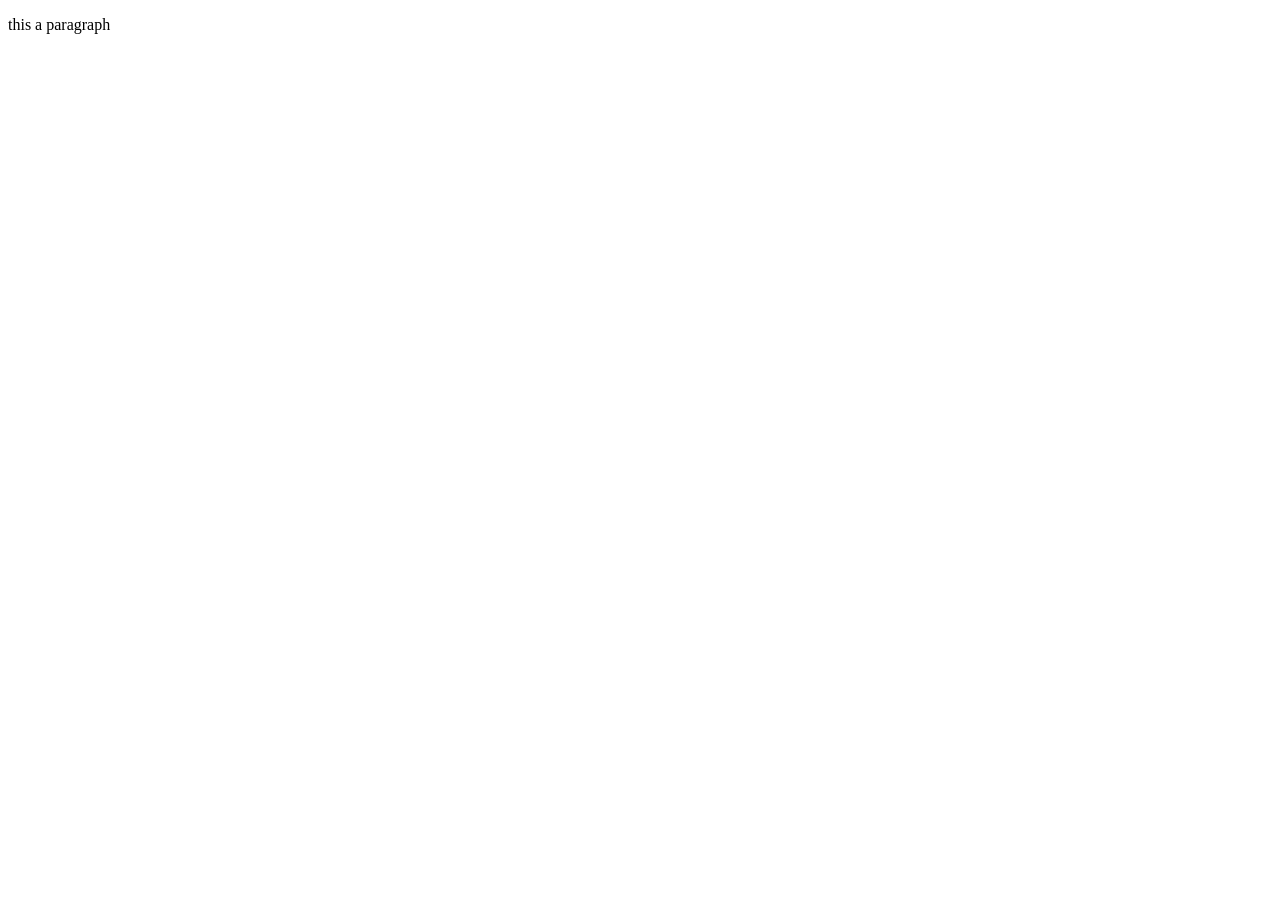
==== index.html @ 71e4a366 "Initial commit - Zeal Coders website" ====
<!DOCTYPE html>
<html lang="en">
<head>
    <meta charset="UTF-8">
    <meta name="viewport" content="width=device-width, initial-scale=1.0">
    <title>My First HTML Page</title>
</head>
<body>
   <p>this a paragraph</p>
</body>
</html>
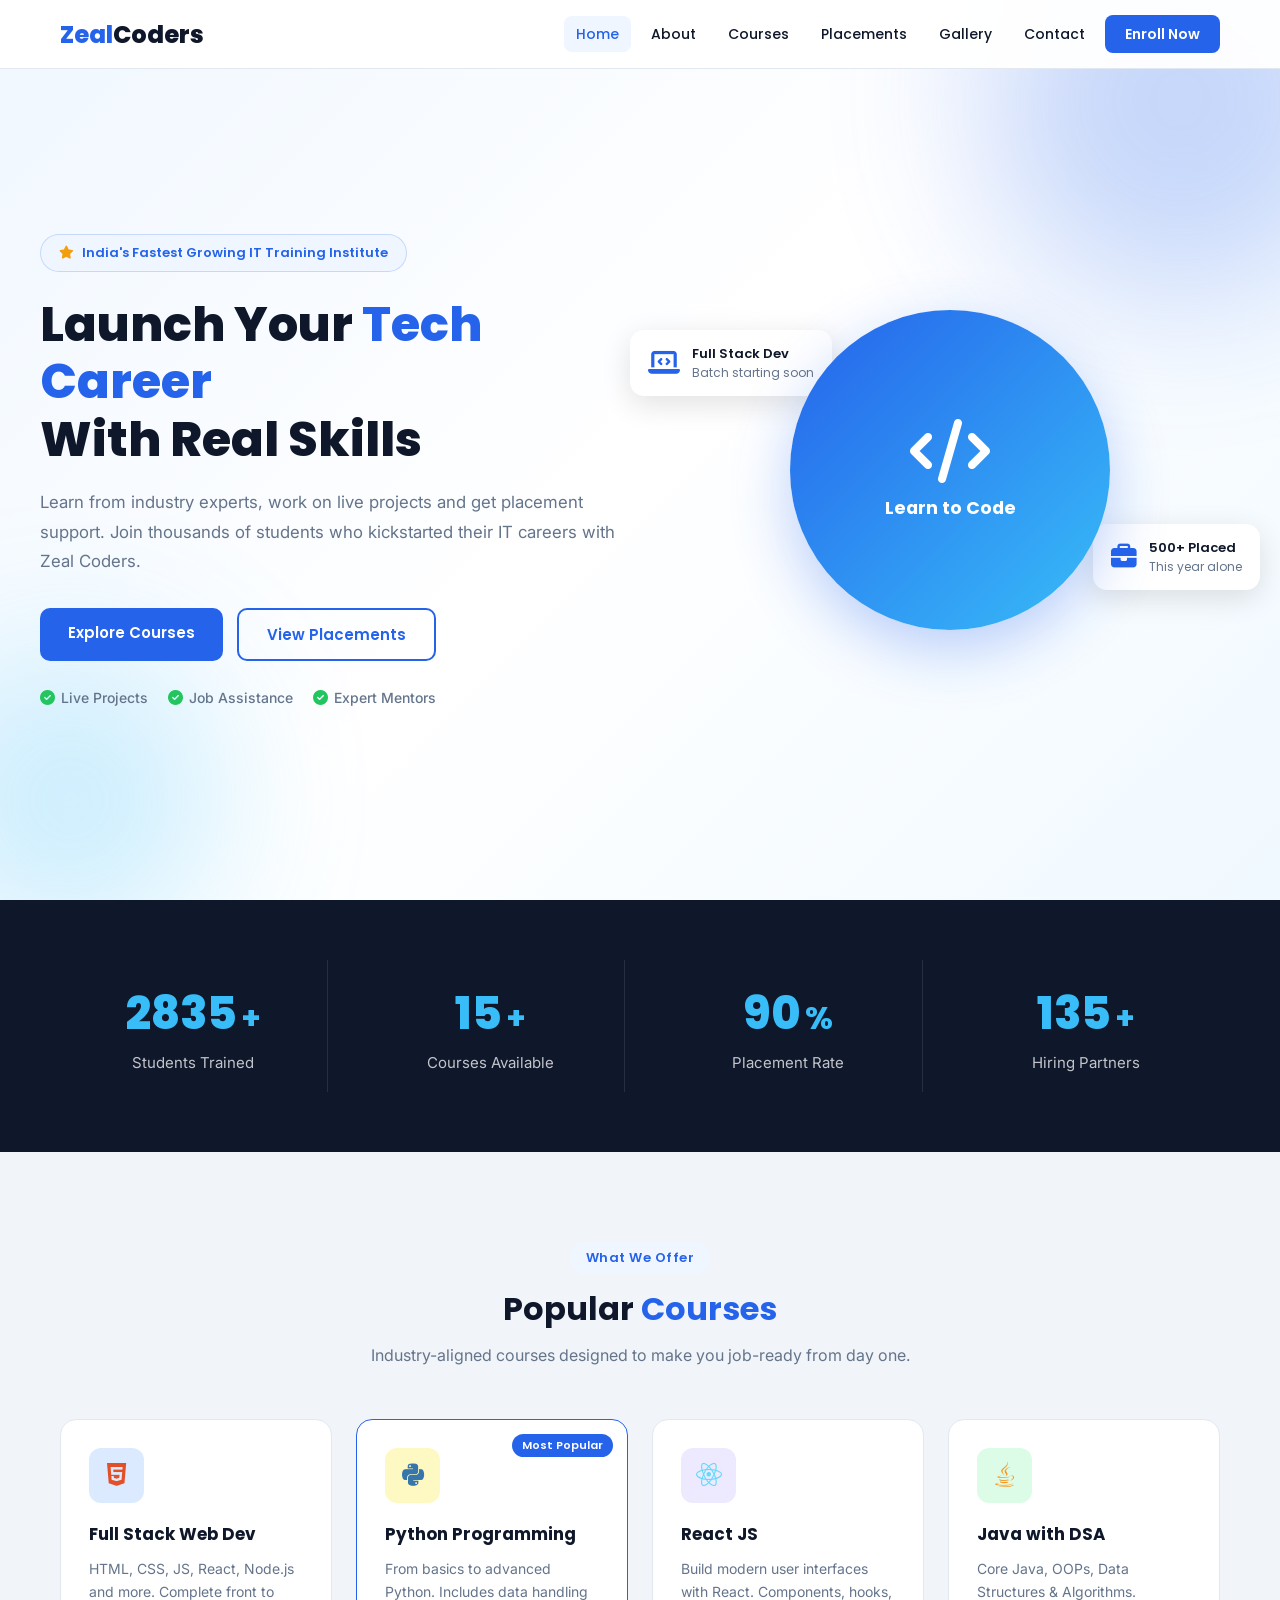
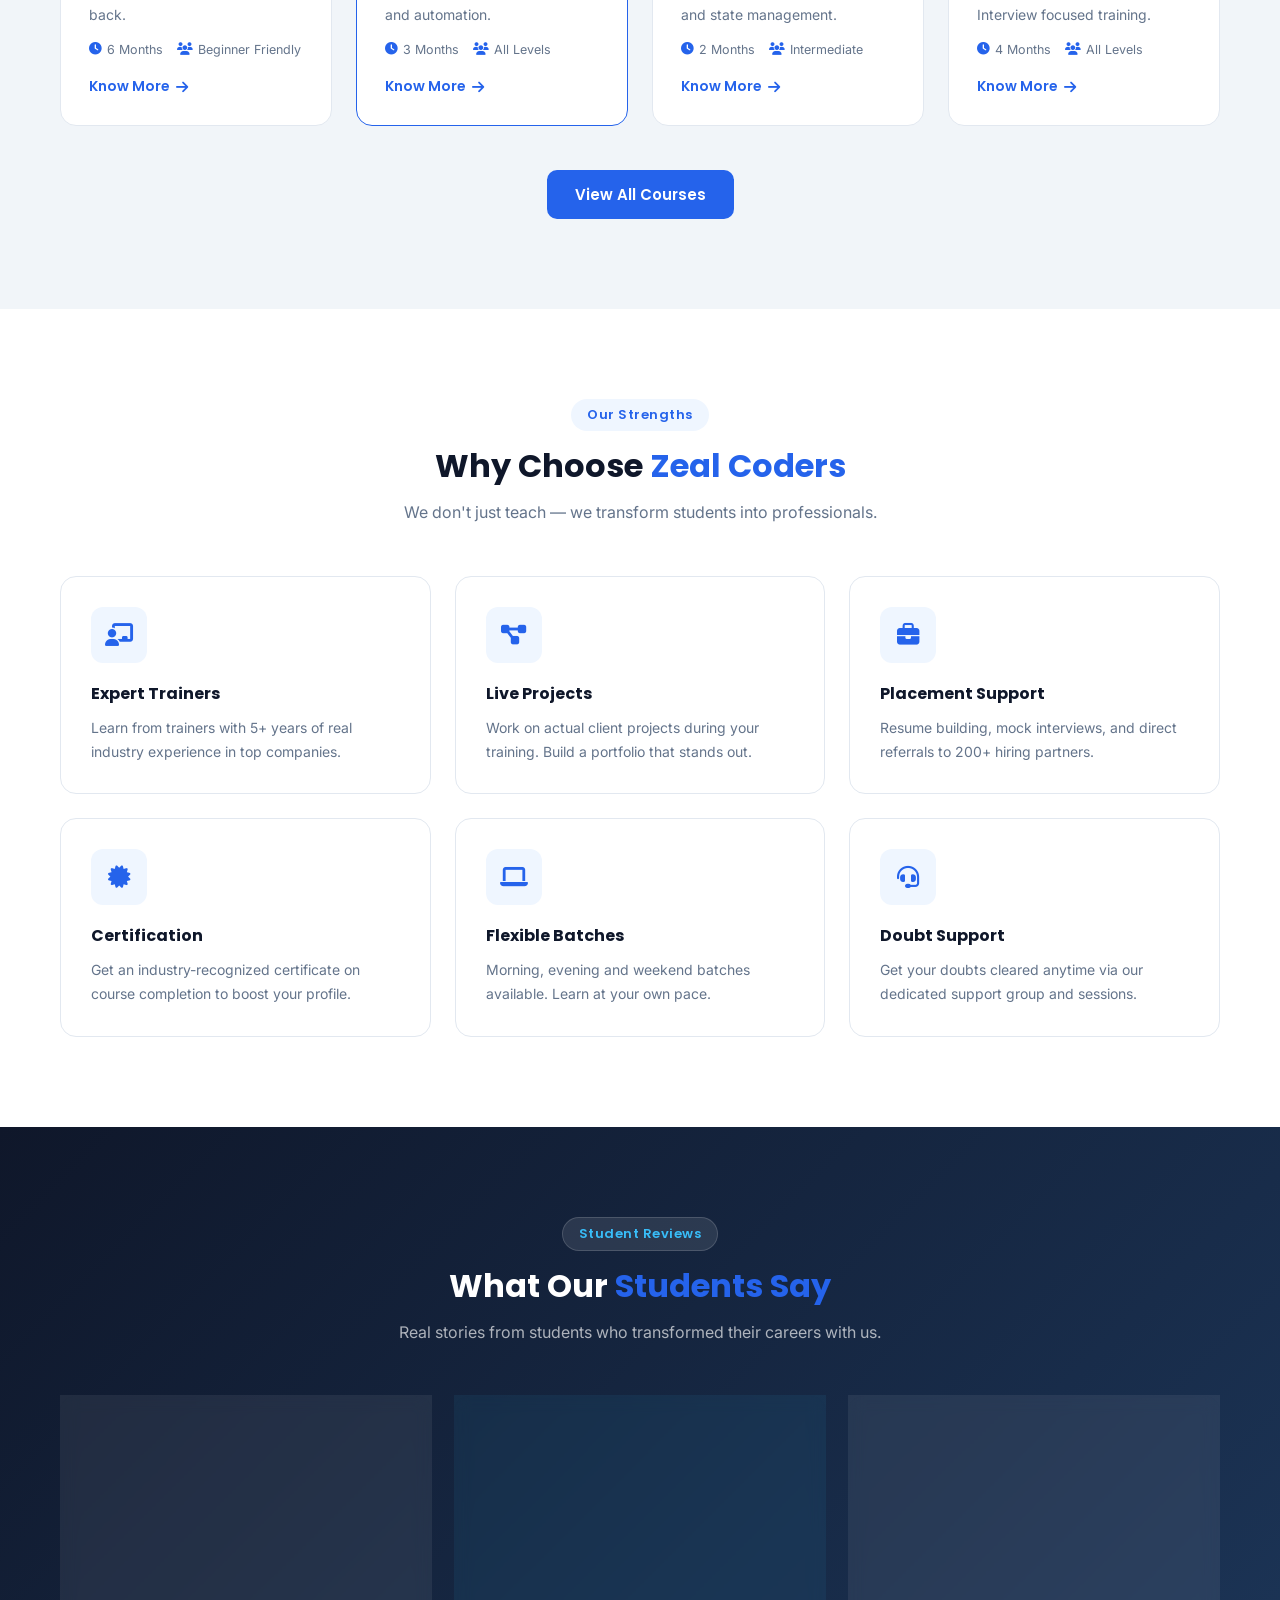
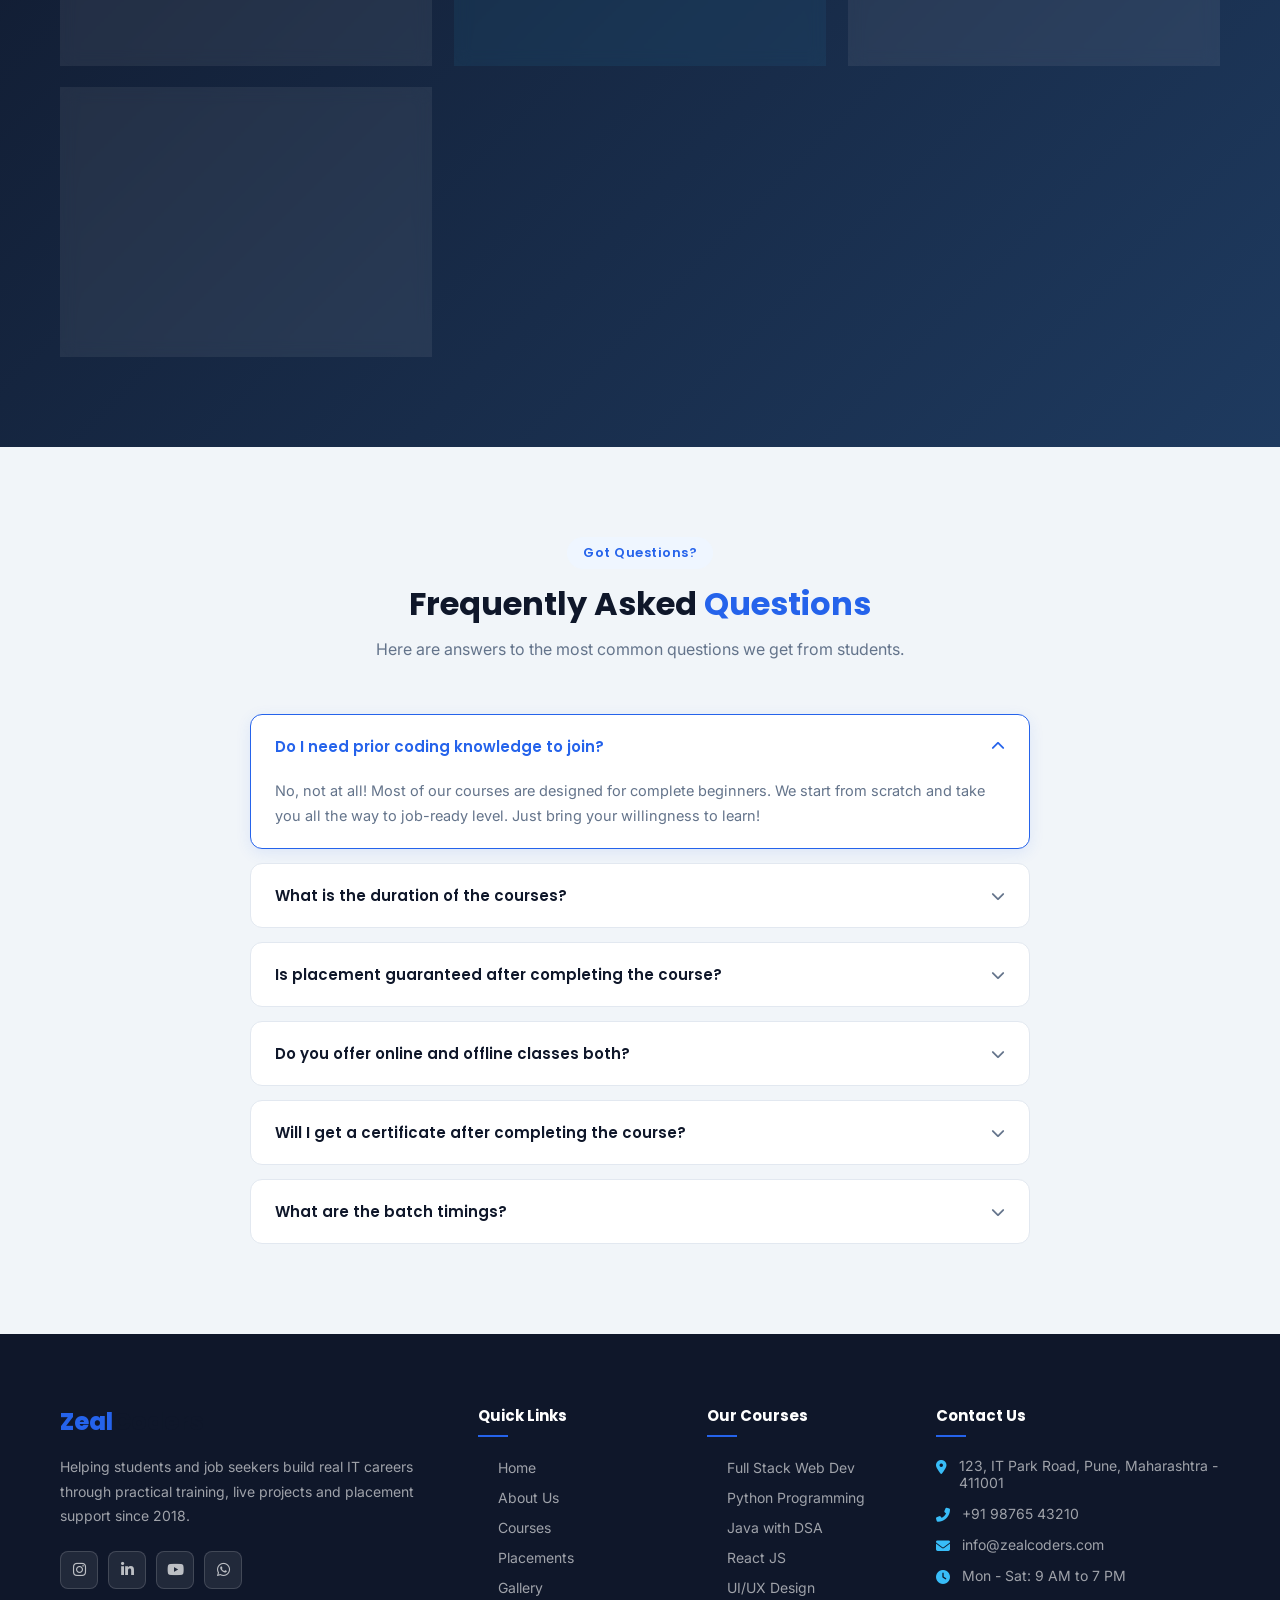
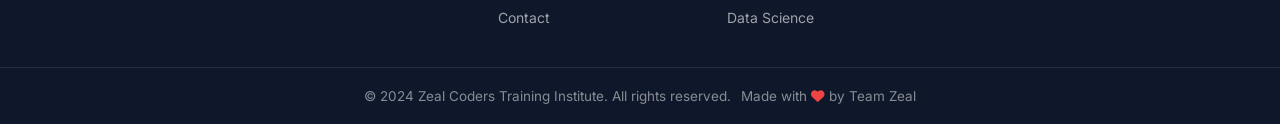
==== commit cef7ad73: "Merge local landing page code and enhance subpages navigation and footer layout" ====
--- a/index.html
+++ b/index.html
@@ -3,9 +3,467 @@
 <head>
     <meta charset="UTF-8">
     <meta name="viewport" content="width=device-width, initial-scale=1.0">
-    <title>My First HTML Page</title>
+    <title>Zeal Coders - Training Institute</title>
+    <meta name="description" content="Zeal Coders is a software training institute for students and job seekers looking to build a career in IT.">
+    <link rel="stylesheet" href="style.css">
+    <!-- google fonts -->
+    <link href="https://fonts.googleapis.com/css2?family=Poppins:wght@300;400;500;600;700;800&family=Inter:wght@300;400;500;600&display=swap" rel="stylesheet">
+    <!-- font awesome for icons -->
+    <link rel="stylesheet" href="https://cdnjs.cloudflare.com/ajax/libs/font-awesome/6.4.0/css/all.min.css">
 </head>
 <body>
-   <p>this a paragraph</p>
+
+    <!-- ===== NAVBAR ===== -->
+    <nav class="navbar" id="navbar">
+        <div class="nav-container">
+            <div class="logo">
+                <span class="logo-zeal">Zeal</span><span class="logo-coders">Coders</span>
+            </div>
+
+            <ul class="nav-links" id="navLinks">
+                <li><a href="index.html" class="active">Home</a></li>
+                <li><a href="about.html">About</a></li>
+                <li><a href="courses.html">Courses</a></li>
+                <li><a href="placements.html">Placements</a></li>
+                <li><a href="gallery.html">Gallery</a></li>
+                <li><a href="contact.html">Contact</a></li>
+                <li><a href="courses.html" class="nav-btn">Enroll Now</a></li>
+            </ul>
+
+            <!-- hamburger menu for mobile -->
+            <div class="hamburger" id="hamburger">
+                <span></span>
+                <span></span>
+                <span></span>
+            </div>
+        </div>
+    </nav>
+
+    <!-- ===== HERO SECTION ===== -->
+    <section class="hero" id="home">
+        <div class="hero-bg-blob blob1"></div>
+        <div class="hero-bg-blob blob2"></div>
+        <div class="hero-inner">
+            <div class="hero-content">
+                <div class="hero-badge">
+                    <i class="fas fa-star"></i> India's Fastest Growing IT Training Institute
+                </div>
+                <h1 class="hero-heading">
+                    Launch Your <span class="highlight">Tech Career</span><br> With Real Skills
+                </h1>
+                <p class="hero-subtext">
+                    Learn from industry experts, work on live projects and get placement support.
+                    Join thousands of students who kickstarted their IT careers with Zeal Coders.
+                </p>
+                <div class="hero-btns">
+                    <a href="courses.html" class="btn-primary">Explore Courses</a>
+                    <a href="placements.html" class="btn-outline">View Placements</a>
+                </div>
+                <div class="hero-tags">
+                    <span><i class="fas fa-check-circle"></i> Live Projects</span>
+                    <span><i class="fas fa-check-circle"></i> Job Assistance</span>
+                    <span><i class="fas fa-check-circle"></i> Expert Mentors</span>
+                </div>
+            </div>
+            <div class="hero-image">
+                <div class="hero-card-float card1">
+                    <i class="fas fa-laptop-code"></i>
+                    <div>
+                        <strong>Full Stack Dev</strong>
+                        <p>Batch starting soon</p>
+                    </div>
+                </div>
+                <div class="hero-card-float card2">
+                    <i class="fas fa-briefcase"></i>
+                    <div>
+                        <strong>500+ Placed</strong>
+                        <p>This year alone</p>
+                    </div>
+                </div>
+                <div class="hero-circle">
+                    <div class="circle-inner">
+                        <i class="fas fa-code"></i>
+                        <span>Learn to Code</span>
+                    </div>
+                </div>
+            </div>
+        </div>
+    </section>
+
+    <!-- ===== STATS SECTION ===== -->
+    <section class="stats">
+        <div class="container">
+            <div class="stats-grid">
+                <div class="stat-card">
+                    <h2 class="stat-num" data-target="5000">0</h2>
+                    <span class="stat-plus">+</span>
+                    <p>Students Trained</p>
+                </div>
+                <div class="stat-card">
+                    <h2 class="stat-num" data-target="15">0</h2>
+                    <span class="stat-plus">+</span>
+                    <p>Courses Available</p>
+                </div>
+                <div class="stat-card">
+                    <h2 class="stat-num" data-target="95">0</h2>
+                    <span class="stat-plus">%</span>
+                    <p>Placement Rate</p>
+                </div>
+                <div class="stat-card">
+                    <h2 class="stat-num" data-target="200">0</h2>
+                    <span class="stat-plus">+</span>
+                    <p>Hiring Partners</p>
+                </div>
+            </div>
+        </div>
+    </section>
+
+    <!-- ===== POPULAR COURSES ===== -->
+    <section class="courses-section" id="courses">
+        <div class="container">
+            <div class="section-header">
+                <span class="section-tag">What We Offer</span>
+                <h2 class="section-title">Popular <span class="highlight">Courses</span></h2>
+                <p class="section-desc">Industry-aligned courses designed to make you job-ready from day one.</p>
+            </div>
+            <div class="courses-grid">
+                <div class="course-card">
+                    <div class="course-icon" style="background: #dbeafe;">
+                        <i class="fab fa-html5" style="color: #e34f26;"></i>
+                    </div>
+                    <h3>Full Stack Web Dev</h3>
+                    <p>HTML, CSS, JS, React, Node.js and more. Complete front to back.</p>
+                    <div class="course-meta">
+                        <span><i class="fas fa-clock"></i> 6 Months</span>
+                        <span><i class="fas fa-users"></i> Beginner Friendly</span>
+                    </div>
+                    <a href="courses.html" class="course-link">Know More <i class="fas fa-arrow-right"></i></a>
+                </div>
+
+                <div class="course-card popular-tag">
+                    <span class="tag-label">Most Popular</span>
+                    <div class="course-icon" style="background: #fef9c3;">
+                        <i class="fab fa-python" style="color: #3776ab;"></i>
+                    </div>
+                    <h3>Python Programming</h3>
+                    <p>From basics to advanced Python. Includes data handling and automation.</p>
+                    <div class="course-meta">
+                        <span><i class="fas fa-clock"></i> 3 Months</span>
+                        <span><i class="fas fa-users"></i> All Levels</span>
+                    </div>
+                    <a href="courses.html" class="course-link">Know More <i class="fas fa-arrow-right"></i></a>
+                </div>
+
+                <div class="course-card">
+                    <div class="course-icon" style="background: #ede9fe;">
+                        <i class="fab fa-react" style="color: #61dafb;"></i>
+                    </div>
+                    <h3>React JS</h3>
+                    <p>Build modern user interfaces with React. Components, hooks, and state management.</p>
+                    <div class="course-meta">
+                        <span><i class="fas fa-clock"></i> 2 Months</span>
+                        <span><i class="fas fa-users"></i> Intermediate</span>
+                    </div>
+                    <a href="courses.html" class="course-link">Know More <i class="fas fa-arrow-right"></i></a>
+                </div>
+
+                <div class="course-card">
+                    <div class="course-icon" style="background: #dcfce7;">
+                        <i class="fab fa-java" style="color: #f89820;"></i>
+                    </div>
+                    <h3>Java with DSA</h3>
+                    <p>Core Java, OOPs, Data Structures & Algorithms. Interview focused training.</p>
+                    <div class="course-meta">
+                        <span><i class="fas fa-clock"></i> 4 Months</span>
+                        <span><i class="fas fa-users"></i> All Levels</span>
+                    </div>
+                    <a href="courses.html" class="course-link">Know More <i class="fas fa-arrow-right"></i></a>
+                </div>
+            </div>
+            <div class="view-all-wrap">
+                <a href="courses.html" class="btn-primary">View All Courses</a>
+            </div>
+        </div>
+    </section>
+
+    <!-- ===== WHY CHOOSE US ===== -->
+    <section class="why-us" id="why">
+        <div class="container">
+            <div class="section-header">
+                <span class="section-tag">Our Strengths</span>
+                <h2 class="section-title">Why Choose <span class="highlight">Zeal Coders</span></h2>
+                <p class="section-desc">We don't just teach — we transform students into professionals.</p>
+            </div>
+            <div class="why-grid">
+                <div class="why-card">
+                    <div class="why-icon">
+                        <i class="fas fa-chalkboard-teacher"></i>
+                    </div>
+                    <h3>Expert Trainers</h3>
+                    <p>Learn from trainers with 5+ years of real industry experience in top companies.</p>
+                </div>
+                <div class="why-card">
+                    <div class="why-icon">
+                        <i class="fas fa-project-diagram"></i>
+                    </div>
+                    <h3>Live Projects</h3>
+                    <p>Work on actual client projects during your training. Build a portfolio that stands out.</p>
+                </div>
+                <div class="why-card">
+                    <div class="why-icon">
+                        <i class="fas fa-briefcase"></i>
+                    </div>
+                    <h3>Placement Support</h3>
+                    <p>Resume building, mock interviews, and direct referrals to 200+ hiring partners.</p>
+                </div>
+                <div class="why-card">
+                    <div class="why-icon">
+                        <i class="fas fa-certificate"></i>
+                    </div>
+                    <h3>Certification</h3>
+                    <p>Get an industry-recognized certificate on course completion to boost your profile.</p>
+                </div>
+                <div class="why-card">
+                    <div class="why-icon">
+                        <i class="fas fa-laptop"></i>
+                    </div>
+                    <h3>Flexible Batches</h3>
+                    <p>Morning, evening and weekend batches available. Learn at your own pace.</p>
+                </div>
+                <div class="why-card">
+                    <div class="why-icon">
+                        <i class="fas fa-headset"></i>
+                    </div>
+                    <h3>Doubt Support</h3>
+                    <p>Get your doubts cleared anytime via our dedicated support group and sessions.</p>
+                </div>
+            </div>
+        </div>
+    </section>
+
+    <!-- ===== TESTIMONIALS ===== -->
+    <section class="testimonials" id="testimonials">
+        <div class="container">
+            <div class="section-header">
+                <span class="section-tag">Student Reviews</span>
+                <h2 class="section-title">What Our <span class="highlight">Students Say</span></h2>
+                <p class="section-desc">Real stories from students who transformed their careers with us.</p>
+            </div>
+            <div class="testimonial-grid">
+                <div class="testimonial-card">
+                    <div class="stars">
+                        <i class="fas fa-star"></i><i class="fas fa-star"></i><i class="fas fa-star"></i><i class="fas fa-star"></i><i class="fas fa-star"></i>
+                    </div>
+                    <p class="review-text">"I was a BCA fresher with no real coding skills. After completing the Full Stack course at Zeal Coders, I got placed at a software company with 4.2 LPA package. The trainers are super helpful!"</p>
+                    <div class="reviewer">
+                        <div class="reviewer-avatar" style="background: #2563eb;">R</div>
+                        <div class="reviewer-info">
+                            <strong>Rahul Sharma</strong>
+                            <span>Full Stack Developer @ TechSoft</span>
+                        </div>
+                    </div>
+                </div>
+
+                <div class="testimonial-card featured-review">
+                    <div class="stars">
+                        <i class="fas fa-star"></i><i class="fas fa-star"></i><i class="fas fa-star"></i><i class="fas fa-star"></i><i class="fas fa-star"></i>
+                    </div>
+                    <p class="review-text">"The live project experience here is what makes Zeal Coders different. I worked on a real e-commerce project during training. When I went for interviews, I had something real to show and got selected easily!"</p>
+                    <div class="reviewer">
+                        <div class="reviewer-avatar" style="background: #7c3aed;">P</div>
+                        <div class="reviewer-info">
+                            <strong>Priya Kulkarni</strong>
+                            <span>React Developer @ StartupHub</span>
+                        </div>
+                    </div>
+                </div>
+
+                <div class="testimonial-card">
+                    <div class="stars">
+                        <i class="fas fa-star"></i><i class="fas fa-star"></i><i class="fas fa-star"></i><i class="fas fa-star"></i><i class="fas fa-star-half-alt"></i>
+                    </div>
+                    <p class="review-text">"I was working in a non-IT job and wanted to switch to software. The Python course helped me do that. The batch timings were flexible and the placement team helped me crack 3 interviews!"</p>
+                    <div class="reviewer">
+                        <div class="reviewer-avatar" style="background: #059669;">A</div>
+                        <div class="reviewer-info">
+                            <strong>Ajay Patil</strong>
+                            <span>Python Developer @ DataWorks</span>
+                        </div>
+                    </div>
+                </div>
+
+                <div class="testimonial-card">
+                    <div class="stars">
+                        <i class="fas fa-star"></i><i class="fas fa-star"></i><i class="fas fa-star"></i><i class="fas fa-star"></i><i class="fas fa-star"></i>
+                    </div>
+                    <p class="review-text">"After completing B.Tech I had no idea where to start. Zeal Coders gave me direction, practical skills and a job. The mock interviews were super realistic and helped me prepare confidently."</p>
+                    <div class="reviewer">
+                        <div class="reviewer-avatar" style="background: #dc2626;">S</div>
+                        <div class="reviewer-info">
+                            <strong>Sneha Deshpande</strong>
+                            <span>Frontend Dev @ Infosys</span>
+                        </div>
+                    </div>
+                </div>
+            </div>
+        </div>
+    </section>
+
+    <!-- ===== FAQ SECTION ===== -->
+    <section class="faq-section" id="faq">
+        <div class="container">
+            <div class="section-header">
+                <span class="section-tag">Got Questions?</span>
+                <h2 class="section-title">Frequently Asked <span class="highlight">Questions</span></h2>
+                <p class="section-desc">Here are answers to the most common questions we get from students.</p>
+            </div>
+            <div class="faq-wrapper">
+                <div class="faq-item active">
+                    <button class="faq-question">
+                        Do I need prior coding knowledge to join?
+                        <i class="fas fa-chevron-down faq-icon"></i>
+                    </button>
+                    <div class="faq-answer">
+                        <p>No, not at all! Most of our courses are designed for complete beginners. We start from scratch and take you all the way to job-ready level. Just bring your willingness to learn!</p>
+                    </div>
+                </div>
+
+                <div class="faq-item">
+                    <button class="faq-question">
+                        What is the duration of the courses?
+                        <i class="fas fa-chevron-down faq-icon"></i>
+                    </button>
+                    <div class="faq-answer">
+                        <p>Course duration varies depending on the program. Short courses are 1-2 months, while full programs like Full Stack Development can go up to 6 months. Check the individual course pages for details.</p>
+                    </div>
+                </div>
+
+                <div class="faq-item">
+                    <button class="faq-question">
+                        Is placement guaranteed after completing the course?
+                        <i class="fas fa-chevron-down faq-icon"></i>
+                    </button>
+                    <div class="faq-answer">
+                        <p>We provide strong placement assistance including resume help, mock interviews and referrals to our 200+ company partners. We have a 95% placement rate. However, final selection depends on your performance in interviews.</p>
+                    </div>
+                </div>
+
+                <div class="faq-item">
+                    <button class="faq-question">
+                        Do you offer online and offline classes both?
+                        <i class="fas fa-chevron-down faq-icon"></i>
+                    </button>
+                    <div class="faq-answer">
+                        <p>Yes! We offer both online (via Zoom/Google Meet) and offline classroom sessions. You can choose based on your preference and location. Hybrid options are also available for selected batches.</p>
+                    </div>
+                </div>
+
+                <div class="faq-item">
+                    <button class="faq-question">
+                        Will I get a certificate after completing the course?
+                        <i class="fas fa-chevron-down faq-icon"></i>
+                    </button>
+                    <div class="faq-answer">
+                        <p>Yes, every student who completes the course gets an industry-recognized certificate from Zeal Coders. This certificate can be added to your resume and LinkedIn profile.</p>
+                    </div>
+                </div>
+
+                <div class="faq-item">
+                    <button class="faq-question">
+                        What are the batch timings?
+                        <i class="fas fa-chevron-down faq-icon"></i>
+                    </button>
+                    <div class="faq-answer">
+                        <p>We have morning batches (7 AM - 9 AM), afternoon batches (12 PM - 2 PM), evening batches (6 PM - 8 PM) and weekend batches on Saturday and Sunday. You can pick whatever suits your schedule.</p>
+                    </div>
+                </div>
+            </div>
+        </div>
+    </section>
+
+    <!-- ===== FOOTER ===== -->
+    <footer class="footer">
+        <div class="footer-top">
+            <div class="container">
+                <div class="footer-grid">
+                    <!-- about column -->
+                    <div class="footer-col">
+                        <div class="footer-logo">
+                            <span class="logo-zeal">Zeal</span><span class="logo-coders">Coders</span>
+                        </div>
+                        <p class="footer-about">Helping students and job seekers build real IT careers through practical training, live projects and placement support since 2018.</p>
+                        <div class="social-links">
+                            <a href="#" class="social-icon" aria-label="Instagram"><i class="fab fa-instagram"></i></a>
+                            <a href="#" class="social-icon" aria-label="LinkedIn"><i class="fab fa-linkedin-in"></i></a>
+                            <a href="#" class="social-icon" aria-label="YouTube"><i class="fab fa-youtube"></i></a>
+                            <a href="#" class="social-icon" aria-label="WhatsApp"><i class="fab fa-whatsapp"></i></a>
+                        </div>
+                    </div>
+
+                    <!-- quick links -->
+                    <div class="footer-col">
+                        <h4 class="footer-heading">Quick Links</h4>
+                        <ul class="footer-links">
+                            <li><a href="index.html">Home</a></li>
+                            <li><a href="about.html">About Us</a></li>
+                            <li><a href="courses.html">Courses</a></li>
+                            <li><a href="placements.html">Placements</a></li>
+                            <li><a href="gallery.html">Gallery</a></li>
+                            <li><a href="contact.html">Contact</a></li>
+                        </ul>
+                    </div>
+
+                    <!-- courses -->
+                    <div class="footer-col">
+                        <h4 class="footer-heading">Our Courses</h4>
+                        <ul class="footer-links">
+                            <li><a href="courses.html">Full Stack Web Dev</a></li>
+                            <li><a href="courses.html">Python Programming</a></li>
+                            <li><a href="courses.html">Java with DSA</a></li>
+                            <li><a href="courses.html">React JS</a></li>
+                            <li><a href="courses.html">UI/UX Design</a></li>
+                            <li><a href="courses.html">Data Science</a></li>
+                        </ul>
+                    </div>
+
+                    <!-- contact info -->
+                    <div class="footer-col">
+                        <h4 class="footer-heading">Contact Us</h4>
+                        <ul class="footer-contact">
+                            <li>
+                                <i class="fas fa-map-marker-alt"></i>
+                                <span>123, IT Park Road, Pune, Maharashtra - 411001</span>
+                            </li>
+                            <li>
+                                <i class="fas fa-phone-alt"></i>
+                                <a href="tel:+919876543210">+91 98765 43210</a>
+                            </li>
+                            <li>
+                                <i class="fas fa-envelope"></i>
+                                <a href="mailto:info@zealcoders.com">info@zealcoders.com</a>
+                            </li>
+                            <li>
+                                <i class="fas fa-clock"></i>
+                                <span>Mon - Sat: 9 AM to 7 PM</span>
+                            </li>
+                        </ul>
+                    </div>
+                </div>
+            </div>
+        </div>
+        <div class="footer-bottom">
+            <div class="container">
+                <p>&copy; 2024 Zeal Coders Training Institute. All rights reserved.</p>
+                <p>Made with <i class="fas fa-heart" style="color: #ef4444;"></i> by Team Zeal</p>
+            </div>
+        </div>
+    </footer>
+
+    <!-- scroll to top button -->
+    <button class="scroll-top" id="scrollTop" aria-label="Scroll to top">
+        <i class="fas fa-arrow-up"></i>
+    </button>
+
+    <script src="script.js"></script>
 </body>
-</html>+</html>
--- a/style.css
+++ b/style.css
@@ -0,0 +1,1359 @@
+/* ========================
+   Zeal Coders - Main CSS
+   Made by: Vaishnavi
+   ======================== */
+
+/* import google fonts */
+@import url('https://fonts.googleapis.com/css2?family=Poppins:wght@300;400;500;600;700;800&family=Inter:wght@300;400;500;600&display=swap');
+
+/* reset and base styles */
+* {
+    margin: 0;
+    padding: 0;
+    box-sizing: border-box;
+}
+
+:root {
+    --blue: #2563EB;
+    --navy: #0F172A;
+    --white: #FFFFFF;
+    --sky: #38BDF8;
+    --blue-light: #EFF6FF;
+    --blue-dark: #1d4ed8;
+    --gray: #64748b;
+    --gray-light: #f1f5f9;
+    --border: #e2e8f0;
+    --card-shadow: 0 4px 20px rgba(0,0,0,0.08);
+}
+
+html {
+    scroll-behavior: smooth;
+}
+
+body {
+    font-family: 'Inter', sans-serif;
+    color: var(--navy);
+    background: var(--white);
+    overflow-x: hidden;
+}
+
+h1, h2, h3, h4 {
+    font-family: 'Poppins', sans-serif;
+}
+
+a {
+    text-decoration: none;
+    color: inherit;
+}
+
+.container {
+    max-width: 1200px;
+    margin: 0 auto;
+    padding: 0 20px;
+}
+
+.highlight {
+    color: var(--blue);
+}
+
+/* section header styles - reused in multiple sections */
+.section-header {
+    text-align: center;
+    margin-bottom: 50px;
+}
+
+.section-tag {
+    display: inline-block;
+    background: var(--blue-light);
+    color: var(--blue);
+    font-size: 13px;
+    font-weight: 600;
+    padding: 6px 16px;
+    border-radius: 50px;
+    margin-bottom: 14px;
+    font-family: 'Poppins', sans-serif;
+    letter-spacing: 0.5px;
+}
+
+.section-title {
+    font-size: 2rem;
+    font-weight: 700;
+    color: var(--navy);
+    margin-bottom: 12px;
+    line-height: 1.3;
+}
+
+.section-desc {
+    color: var(--gray);
+    font-size: 1rem;
+    max-width: 550px;
+    margin: 0 auto;
+    line-height: 1.7;
+}
+
+/* ========================
+   NAVBAR
+   ======================== */
+.navbar {
+    position: fixed;
+    top: 0;
+    left: 0;
+    right: 0;
+    z-index: 1000;
+    background: rgba(255, 255, 255, 0.95);
+    backdrop-filter: blur(10px);
+    border-bottom: 1px solid var(--border);
+    transition: all 0.3s ease;
+}
+
+.navbar.scrolled {
+    box-shadow: 0 4px 20px rgba(0, 0, 0, 0.1);
+}
+
+.nav-container {
+    max-width: 1200px;
+    margin: 0 auto;
+    padding: 0 20px;
+    display: flex;
+    align-items: center;
+    justify-content: space-between;
+    height: 68px;
+}
+
+/* logo */
+.logo {
+    font-family: 'Poppins', sans-serif;
+    font-size: 1.5rem;
+    font-weight: 800;
+}
+
+.logo-zeal {
+    color: var(--blue);
+}
+
+.logo-coders {
+    color: var(--navy);
+}
+
+/* nav links */
+.nav-links {
+    list-style: none;
+    display: flex;
+    align-items: center;
+    gap: 8px;
+}
+
+.nav-links li a {
+    font-family: 'Poppins', sans-serif;
+    font-size: 14px;
+    font-weight: 500;
+    color: var(--navy);
+    padding: 8px 12px;
+    border-radius: 8px;
+    transition: all 0.25s ease;
+}
+
+.nav-links li a:hover,
+.nav-links li a.active {
+    color: var(--blue);
+    background: var(--blue-light);
+}
+
+/* enroll now button in navbar */
+.nav-btn {
+    background: var(--blue) !important;
+    color: var(--white) !important;
+    padding: 9px 20px !important;
+    border-radius: 8px !important;
+    font-weight: 600 !important;
+    transition: all 0.25s ease !important;
+}
+
+.nav-btn:hover {
+    background: var(--blue-dark) !important;
+    transform: translateY(-1px);
+    box-shadow: 0 4px 12px rgba(37, 99, 235, 0.35);
+}
+
+/* hamburger */
+.hamburger {
+    display: none;
+    flex-direction: column;
+    gap: 5px;
+    cursor: pointer;
+    padding: 5px;
+}
+
+.hamburger span {
+    display: block;
+    width: 25px;
+    height: 2.5px;
+    background: var(--navy);
+    border-radius: 2px;
+    transition: all 0.3s ease;
+}
+
+/* hamburger animation when open */
+.hamburger.open span:nth-child(1) {
+    transform: translateY(7.5px) rotate(45deg);
+}
+.hamburger.open span:nth-child(2) {
+    opacity: 0;
+}
+.hamburger.open span:nth-child(3) {
+    transform: translateY(-7.5px) rotate(-45deg);
+}
+
+/* ========================
+   HERO SECTION
+   ======================== */
+.hero {
+    min-height: 100vh;
+    width: 100%;
+    background: linear-gradient(135deg, #f0f7ff 0%, #ffffff 50%, #f0f9ff 100%);
+    display: flex;
+    align-items: center;
+    justify-content: center;
+    padding: 100px 20px 60px;
+    position: relative;
+    overflow: hidden;
+}
+
+/* inner wrapper to center the flex content */
+.hero-inner {
+    max-width: 1200px;
+    width: 100%;
+    display: flex;
+    align-items: center;
+    gap: 40px;
+    position: relative;
+    z-index: 1;
+}
+
+.hero-bg-blob {
+    position: absolute;
+    border-radius: 50%;
+    filter: blur(80px);
+    opacity: 0.25;
+    pointer-events: none;
+    z-index: 0;
+}
+
+.blob1 {
+    width: 400px;
+    height: 400px;
+    background: var(--blue);
+    top: -100px;
+    right: -100px;
+}
+
+.blob2 {
+    width: 300px;
+    height: 300px;
+    background: var(--sky);
+    bottom: -50px;
+    left: -80px;
+}
+
+.hero-content {
+    flex: 1;
+    max-width: 580px;
+}
+
+.hero-badge {
+    display: inline-flex;
+    align-items: center;
+    gap: 8px;
+    background: var(--blue-light);
+    color: var(--blue);
+    font-size: 13px;
+    font-weight: 600;
+    font-family: 'Poppins', sans-serif;
+    padding: 8px 18px;
+    border-radius: 50px;
+    margin-bottom: 24px;
+    border: 1px solid rgba(37, 99, 235, 0.2);
+}
+
+.hero-badge i {
+    color: #f59e0b;
+}
+
+.hero-heading {
+    font-size: 3rem;
+    font-weight: 800;
+    line-height: 1.2;
+    color: var(--navy);
+    margin-bottom: 20px;
+}
+
+.hero-subtext {
+    color: var(--gray);
+    font-size: 1.05rem;
+    line-height: 1.75;
+    margin-bottom: 32px;
+}
+
+.hero-btns {
+    display: flex;
+    gap: 14px;
+    margin-bottom: 28px;
+    flex-wrap: wrap;
+}
+
+/* primary button */
+.btn-primary {
+    display: inline-block;
+    background: var(--blue);
+    color: var(--white);
+    font-family: 'Poppins', sans-serif;
+    font-weight: 600;
+    font-size: 15px;
+    padding: 13px 28px;
+    border-radius: 10px;
+    border: none;
+    cursor: pointer;
+    transition: all 0.3s ease;
+}
+
+.btn-primary:hover {
+    background: var(--blue-dark);
+    transform: translateY(-2px);
+    box-shadow: 0 8px 25px rgba(37, 99, 235, 0.4);
+}
+
+/* outline button */
+.btn-outline {
+    display: inline-block;
+    background: transparent;
+    color: var(--blue);
+    font-family: 'Poppins', sans-serif;
+    font-weight: 600;
+    font-size: 15px;
+    padding: 13px 28px;
+    border-radius: 10px;
+    border: 2px solid var(--blue);
+    cursor: pointer;
+    transition: all 0.3s ease;
+}
+
+.btn-outline:hover {
+    background: var(--blue);
+    color: var(--white);
+    transform: translateY(-2px);
+}
+
+.hero-tags {
+    display: flex;
+    gap: 20px;
+    flex-wrap: wrap;
+}
+
+.hero-tags span {
+    display: flex;
+    align-items: center;
+    gap: 6px;
+    font-size: 14px;
+    color: var(--gray);
+    font-weight: 500;
+}
+
+.hero-tags span i {
+    color: #22c55e;
+    font-size: 15px;
+}
+
+/* hero right side visual */
+.hero-image {
+    flex: 1;
+    display: flex;
+    align-items: center;
+    justify-content: center;
+    position: relative;
+    z-index: 1;
+    min-height: 400px;
+}
+
+.hero-circle {
+    width: 320px;
+    height: 320px;
+    border-radius: 50%;
+    background: linear-gradient(135deg, var(--blue), var(--sky));
+    display: flex;
+    align-items: center;
+    justify-content: center;
+    box-shadow: 0 20px 60px rgba(37, 99, 235, 0.3);
+    position: relative;
+    animation: float 4s ease-in-out infinite;
+}
+
+.circle-inner {
+    display: flex;
+    flex-direction: column;
+    align-items: center;
+    gap: 12px;
+    color: white;
+}
+
+.circle-inner i {
+    font-size: 4rem;
+}
+
+.circle-inner span {
+    font-family: 'Poppins', sans-serif;
+    font-weight: 700;
+    font-size: 1.1rem;
+}
+
+/* floating cards on hero */
+.hero-card-float {
+    position: absolute;
+    background: white;
+    border-radius: 14px;
+    padding: 14px 18px;
+    display: flex;
+    align-items: center;
+    gap: 12px;
+    box-shadow: 0 8px 30px rgba(0, 0, 0, 0.12);
+    font-family: 'Poppins', sans-serif;
+    animation: float 4s ease-in-out infinite;
+}
+
+.hero-card-float i {
+    font-size: 1.6rem;
+    color: var(--blue);
+}
+
+.hero-card-float strong {
+    display: block;
+    font-size: 13px;
+    font-weight: 600;
+    color: var(--navy);
+}
+
+.hero-card-float p {
+    font-size: 12px;
+    color: var(--gray);
+    margin: 0;
+}
+
+.card1 {
+    top: 60px;
+    left: -30px;
+    animation-delay: 0s;
+}
+
+.card2 {
+    bottom: 80px;
+    right: -20px;
+    animation-delay: 2s;
+}
+
+@keyframes float {
+    0%, 100% { transform: translateY(0px); }
+    50% { transform: translateY(-12px); }
+}
+
+/* ========================
+   STATS SECTION
+   ======================== */
+.stats {
+    background: var(--navy);
+    padding: 60px 0;
+}
+
+.stats-grid {
+    display: grid;
+    grid-template-columns: repeat(4, 1fr);
+    gap: 30px;
+    text-align: center;
+}
+
+.stat-card {
+    color: white;
+    padding: 20px;
+    border-right: 1px solid rgba(255,255,255,0.1);
+}
+
+.stat-card:last-child {
+    border-right: none;
+}
+
+.stat-card h2 {
+    font-size: 2.8rem;
+    font-weight: 800;
+    color: var(--sky);
+    display: inline;
+}
+
+.stat-plus {
+    font-size: 2rem;
+    font-weight: 700;
+    color: var(--sky);
+    font-family: 'Poppins', sans-serif;
+}
+
+.stat-card p {
+    font-size: 15px;
+    color: rgba(255,255,255,0.75);
+    margin-top: 6px;
+    font-weight: 400;
+}
+
+/* ========================
+   COURSES SECTION
+   ======================== */
+.courses-section {
+    padding: 90px 0;
+    background: var(--gray-light);
+}
+
+.courses-grid {
+    display: grid;
+    grid-template-columns: repeat(auto-fit, minmax(260px, 1fr));
+    gap: 24px;
+}
+
+.course-card {
+    background: var(--white);
+    border-radius: 16px;
+    padding: 28px;
+    border: 1px solid var(--border);
+    transition: all 0.3s ease;
+    position: relative;
+    overflow: hidden;
+}
+
+.course-card::before {
+    content: '';
+    position: absolute;
+    top: 0;
+    left: 0;
+    right: 0;
+    height: 3px;
+    background: linear-gradient(to right, var(--blue), var(--sky));
+    opacity: 0;
+    transition: opacity 0.3s ease;
+}
+
+.course-card:hover {
+    transform: translateY(-6px);
+    box-shadow: var(--card-shadow);
+    border-color: transparent;
+}
+
+.course-card:hover::before {
+    opacity: 1;
+}
+
+.course-icon {
+    width: 55px;
+    height: 55px;
+    border-radius: 12px;
+    display: flex;
+    align-items: center;
+    justify-content: center;
+    margin-bottom: 18px;
+    font-size: 1.6rem;
+}
+
+.course-card h3 {
+    font-size: 1.05rem;
+    font-weight: 700;
+    color: var(--navy);
+    margin-bottom: 10px;
+}
+
+.course-card p {
+    font-size: 14px;
+    color: var(--gray);
+    line-height: 1.65;
+    margin-bottom: 16px;
+}
+
+.course-meta {
+    display: flex;
+    gap: 14px;
+    margin-bottom: 18px;
+    flex-wrap: wrap;
+}
+
+.course-meta span {
+    font-size: 12.5px;
+    color: var(--gray);
+    display: flex;
+    align-items: center;
+    gap: 5px;
+}
+
+.course-meta span i {
+    color: var(--blue);
+}
+
+.course-link {
+    font-size: 14px;
+    font-weight: 600;
+    color: var(--blue);
+    font-family: 'Poppins', sans-serif;
+    display: inline-flex;
+    align-items: center;
+    gap: 6px;
+    transition: gap 0.2s ease;
+}
+
+.course-link:hover {
+    gap: 10px;
+}
+
+/* popular tag on course card */
+.popular-tag {
+    border-color: var(--blue);
+}
+
+.tag-label {
+    position: absolute;
+    top: 14px;
+    right: 14px;
+    background: var(--blue);
+    color: white;
+    font-size: 11px;
+    font-weight: 600;
+    padding: 3px 10px;
+    border-radius: 50px;
+    font-family: 'Poppins', sans-serif;
+}
+
+.view-all-wrap {
+    text-align: center;
+    margin-top: 44px;
+}
+
+/* ========================
+   WHY CHOOSE US
+   ======================== */
+.why-us {
+    padding: 90px 0;
+    background: var(--white);
+}
+
+.why-grid {
+    display: grid;
+    grid-template-columns: repeat(auto-fit, minmax(300px, 1fr));
+    gap: 24px;
+}
+
+.why-card {
+    background: var(--white);
+    border: 1px solid var(--border);
+    border-radius: 16px;
+    padding: 30px;
+    transition: all 0.3s ease;
+    position: relative;
+}
+
+.why-card:hover {
+    border-color: var(--blue);
+    box-shadow: 0 8px 30px rgba(37, 99, 235, 0.12);
+    transform: translateY(-4px);
+}
+
+.why-icon {
+    width: 56px;
+    height: 56px;
+    background: var(--blue-light);
+    border-radius: 12px;
+    display: flex;
+    align-items: center;
+    justify-content: center;
+    margin-bottom: 18px;
+    font-size: 1.4rem;
+    color: var(--blue);
+    transition: all 0.3s ease;
+}
+
+.why-card:hover .why-icon {
+    background: var(--blue);
+    color: var(--white);
+}
+
+.why-card h3 {
+    font-size: 1rem;
+    font-weight: 700;
+    color: var(--navy);
+    margin-bottom: 10px;
+}
+
+.why-card p {
+    font-size: 14px;
+    color: var(--gray);
+    line-height: 1.7;
+}
+
+/* ========================
+   TESTIMONIALS
+   ======================== */
+.testimonials {
+    padding: 90px 0;
+    background: linear-gradient(135deg, var(--navy) 0%, #1e3a5f 100%);
+}
+
+.testimonials .section-tag {
+    background: rgba(255,255,255,0.1);
+    color: var(--sky);
+    border: 1px solid rgba(255,255,255,0.15);
+}
+
+.testimonials .section-title {
+    color: var(--white);
+}
+
+.testimonials .section-desc {
+    color: rgba(255,255,255,0.65);
+}
+
+.testimonial-grid {
+    display: grid;
+    grid-template-columns: repeat(auto-fit, minmax(280px, 1fr));
+    gap: 22px;
+}
+
+.testimonial-card {
+    background: rgba(255,255,255,0.07);
+    border: 1px solid rgba(255,255,255,0.12);
+    border-radius: 16px;
+    padding: 28px;
+    transition: all 0.3s ease;
+    backdrop-filter: blur(8px);
+}
+
+.testimonial-card:hover {
+    background: rgba(255,255,255,0.12);
+    transform: translateY(-4px);
+    border-color: rgba(56, 189, 248, 0.4);
+}
+
+/* featured review card highlight */
+.featured-review {
+    border-color: rgba(56, 189, 248, 0.45);
+    background: rgba(56, 189, 248, 0.07);
+}
+
+.stars {
+    color: #f59e0b;
+    font-size: 13px;
+    margin-bottom: 14px;
+    display: flex;
+    gap: 2px;
+}
+
+.review-text {
+    font-size: 14px;
+    line-height: 1.75;
+    color: rgba(255,255,255,0.82);
+    margin-bottom: 20px;
+    font-style: italic;
+}
+
+.reviewer {
+    display: flex;
+    align-items: center;
+    gap: 12px;
+}
+
+.reviewer-avatar {
+    width: 42px;
+    height: 42px;
+    border-radius: 50%;
+    display: flex;
+    align-items: center;
+    justify-content: center;
+    color: white;
+    font-family: 'Poppins', sans-serif;
+    font-weight: 700;
+    font-size: 16px;
+    flex-shrink: 0;
+}
+
+.reviewer-info strong {
+    display: block;
+    font-size: 14px;
+    font-weight: 600;
+    color: white;
+    font-family: 'Poppins', sans-serif;
+}
+
+.reviewer-info span {
+    font-size: 12.5px;
+    color: rgba(255,255,255,0.55);
+}
+
+/* ========================
+   FAQ SECTION
+   ======================== */
+.faq-section {
+    padding: 90px 0;
+    background: var(--gray-light);
+}
+
+.faq-wrapper {
+    max-width: 780px;
+    margin: 0 auto;
+    display: flex;
+    flex-direction: column;
+    gap: 14px;
+}
+
+.faq-item {
+    background: var(--white);
+    border: 1px solid var(--border);
+    border-radius: 12px;
+    overflow: hidden;
+    transition: all 0.3s ease;
+}
+
+.faq-item.active {
+    border-color: var(--blue);
+    box-shadow: 0 4px 15px rgba(37, 99, 235, 0.1);
+}
+
+.faq-question {
+    width: 100%;
+    padding: 20px 24px;
+    background: none;
+    border: none;
+    cursor: pointer;
+    display: flex;
+    align-items: center;
+    justify-content: space-between;
+    font-family: 'Poppins', sans-serif;
+    font-size: 15px;
+    font-weight: 600;
+    color: var(--navy);
+    text-align: left;
+    gap: 12px;
+}
+
+.faq-item.active .faq-question {
+    color: var(--blue);
+}
+
+.faq-icon {
+    font-size: 14px;
+    transition: transform 0.3s ease;
+    flex-shrink: 0;
+    color: var(--gray);
+}
+
+.faq-item.active .faq-icon {
+    transform: rotate(180deg);
+    color: var(--blue);
+}
+
+.faq-answer {
+    max-height: 0;
+    overflow: hidden;
+    transition: max-height 0.35s ease, padding 0.3s ease;
+}
+
+.faq-item.active .faq-answer {
+    max-height: 200px;
+}
+
+.faq-answer p {
+    padding: 0 24px 20px;
+    font-size: 14.5px;
+    color: var(--gray);
+    line-height: 1.75;
+}
+
+/* ========================
+   FOOTER
+   ======================== */
+.footer {
+    background: var(--navy);
+    color: var(--white);
+}
+
+.footer-top {
+    padding: 70px 0 40px;
+}
+
+.footer-grid {
+    display: grid;
+    grid-template-columns: 2fr 1fr 1fr 1.5fr;
+    gap: 40px;
+}
+
+.footer-logo {
+    font-family: 'Poppins', sans-serif;
+    font-size: 1.5rem;
+    font-weight: 800;
+    margin-bottom: 16px;
+}
+
+.footer-about {
+    font-size: 14px;
+    color: rgba(255,255,255,0.6);
+    line-height: 1.75;
+    margin-bottom: 22px;
+}
+
+.social-links {
+    display: flex;
+    gap: 10px;
+}
+
+.social-icon {
+    width: 38px;
+    height: 38px;
+    background: rgba(255,255,255,0.08);
+    border: 1px solid rgba(255,255,255,0.15);
+    border-radius: 8px;
+    display: flex;
+    align-items: center;
+    justify-content: center;
+    color: rgba(255,255,255,0.7);
+    font-size: 15px;
+    transition: all 0.3s ease;
+}
+
+.social-icon:hover {
+    background: var(--blue);
+    border-color: var(--blue);
+    color: white;
+    transform: translateY(-3px);
+}
+
+.footer-heading {
+    font-family: 'Poppins', sans-serif;
+    font-size: 15px;
+    font-weight: 700;
+    color: var(--white);
+    margin-bottom: 20px;
+    position: relative;
+    padding-bottom: 10px;
+}
+
+.footer-heading::after {
+    content: '';
+    position: absolute;
+    left: 0;
+    bottom: 0;
+    width: 30px;
+    height: 2px;
+    background: var(--blue);
+}
+
+.footer-links {
+    list-style: none;
+    display: flex;
+    flex-direction: column;
+    gap: 10px;
+}
+
+.footer-links li a {
+    font-size: 14px;
+    color: rgba(255,255,255,0.6);
+    transition: all 0.2s ease;
+    display: inline-flex;
+    align-items: center;
+}
+
+.footer-links li a::before {
+    content: '→';
+    margin-right: 7px;
+    opacity: 0;
+    transform: translateX(-5px);
+    transition: all 0.2s ease;
+    color: var(--sky);
+}
+
+.footer-links li a:hover {
+    color: var(--sky);
+    padding-left: 5px;
+}
+
+.footer-links li a:hover::before {
+    opacity: 1;
+    transform: translateX(0);
+}
+
+.footer-contact {
+    list-style: none;
+    display: flex;
+    flex-direction: column;
+    gap: 14px;
+}
+
+.footer-contact li {
+    display: flex;
+    align-items: flex-start;
+    gap: 12px;
+    font-size: 14px;
+    color: rgba(255,255,255,0.6);
+}
+
+.footer-contact li i {
+    color: var(--sky);
+    margin-top: 3px;
+    flex-shrink: 0;
+}
+
+.footer-contact li a {
+    color: rgba(255,255,255,0.6);
+    transition: color 0.2s ease;
+}
+
+.footer-contact li a:hover {
+    color: var(--sky);
+}
+
+.footer-bottom {
+    border-top: 1px solid rgba(255,255,255,0.1);
+    padding: 20px 0;
+    display: flex;
+}
+
+.footer-bottom .container {
+    display: flex;
+    align-items: center;
+    justify-content: space-between;
+    flex-wrap: wrap;
+    gap: 10px;
+}
+
+.footer-bottom p {
+    font-size: 13.5px;
+    color: rgba(255,255,255,0.5);
+}
+
+/* scroll to top button */
+.scroll-top {
+    position: fixed;
+    bottom: 28px;
+    right: 28px;
+    width: 44px;
+    height: 44px;
+    background: var(--blue);
+    color: white;
+    border: none;
+    border-radius: 10px;
+    cursor: pointer;
+    font-size: 16px;
+    display: flex;
+    align-items: center;
+    justify-content: center;
+    box-shadow: 0 4px 15px rgba(37, 99, 235, 0.4);
+    transition: all 0.3s ease;
+    opacity: 0;
+    transform: translateY(10px);
+    pointer-events: none;
+}
+
+.scroll-top.show {
+    opacity: 1;
+    transform: translateY(0);
+    pointer-events: all;
+}
+
+.scroll-top:hover {
+    background: var(--blue-dark);
+    transform: translateY(-3px);
+}
+
+/* ========================
+   RESPONSIVE MEDIA QUERIES
+   ======================== */
+
+/* tablets */
+@media (max-width: 992px) {
+    .hero-inner {
+        flex-direction: column;
+        text-align: center;
+    }
+
+    .hero-content {
+        max-width: 100%;
+    }
+
+    .hero-btns {
+        justify-content: center;
+    }
+
+    .hero-tags {
+        justify-content: center;
+    }
+
+    .hero-image {
+        min-height: 300px;
+    }
+
+    .hero-circle {
+        width: 250px;
+        height: 250px;
+    }
+
+    .stats-grid {
+        grid-template-columns: repeat(2, 1fr);
+    }
+
+    .stat-card:nth-child(2) {
+        border-right: none;
+    }
+
+    .stat-card {
+        border-bottom: 1px solid rgba(255,255,255,0.1);
+        padding-bottom: 30px;
+    }
+
+    .footer-grid {
+        grid-template-columns: 1fr 1fr;
+        gap: 30px;
+    }
+}
+
+/* mobile */
+@media (max-width: 768px) {
+    /* navbar mobile */
+    .hamburger {
+        display: flex;
+    }
+
+    .nav-links {
+        position: fixed;
+        top: 68px;
+        left: 0;
+        right: 0;
+        background: white;
+        flex-direction: column;
+        padding: 20px;
+        gap: 4px;
+        border-bottom: 1px solid var(--border);
+        box-shadow: 0 10px 30px rgba(0,0,0,0.1);
+        transform: translateY(-100%);
+        opacity: 0;
+        pointer-events: none;
+        transition: all 0.3s ease;
+    }
+
+    .nav-links.open {
+        transform: translateY(0);
+        opacity: 1;
+        pointer-events: all;
+    }
+
+    .nav-links li {
+        width: 100%;
+    }
+
+    .nav-links li a {
+        display: block;
+        padding: 12px 16px;
+        width: 100%;
+    }
+
+    .nav-btn {
+        text-align: center;
+        margin-top: 8px;
+    }
+
+    /* hero section mobile */
+    .hero-heading {
+        font-size: 2rem;
+    }
+
+    .hero-card-float {
+        display: none;
+    }
+
+    /* sections */
+    .section-title {
+        font-size: 1.6rem;
+    }
+
+    .stats-grid {
+        grid-template-columns: repeat(2, 1fr);
+    }
+
+    .stat-card {
+        border-right: none;
+    }
+
+    .why-grid {
+        grid-template-columns: 1fr;
+    }
+
+    .testimonial-grid {
+        grid-template-columns: 1fr;
+    }
+
+    .footer-grid {
+        grid-template-columns: 1fr;
+        gap: 30px;
+    }
+
+    .footer-bottom .container {
+        flex-direction: column;
+        text-align: center;
+    }
+}
+
+/* small mobile */
+@media (max-width: 480px) {
+    .hero-heading {
+        font-size: 1.7rem;
+    }
+
+    .hero-circle {
+        width: 200px;
+        height: 200px;
+    }
+
+    .circle-inner i {
+        font-size: 2.8rem;
+    }
+
+    .stats-grid {
+        grid-template-columns: 1fr 1fr;
+        gap: 15px;
+    }
+
+    .stat-card h2 {
+        font-size: 2rem;
+    }
+
+    .courses-grid {
+        grid-template-columns: 1fr;
+    }
+
+    .hero-btns {
+        flex-direction: column;
+        align-items: center;
+    }
+
+    .btn-primary, .btn-outline {
+        width: 100%;
+        text-align: center;
+    }
+}
+
+/* ==========================================
+   Merged Styles for Subpages (Placements, Gallery, Contact)
+   ========================================== */
+
+/* Common Layout */
+.stats-container,
+.company-container,
+.story-container,
+.assist-container,
+.gallery-container,
+.contact-container{
+    display:flex;
+    justify-content:center;
+    flex-wrap:wrap;
+    gap:20px;
+}
+
+/* Common Cards */
+.card,
+.company,
+.story-card,
+.assist-card,
+.gallery-card,
+.contact-card{
+    background:white;
+    padding:20px;
+    width:230px;
+    border-radius:12px;
+    box-shadow:0 3px 10px lightgray;
+    transition:0.3s;
+}
+
+.card:hover,
+.company:hover,
+.story-card:hover,
+.assist-card:hover,
+.gallery-card:hover,
+.contact-card:hover{
+    transform:translateY(-5px);
+}
+
+/* Placement */
+.card h3{
+    color:#2563EB;
+    font-size:30px;
+}
+
+.story-card h3,
+.contact-card h3{
+    color:#2563EB;
+}
+
+/* Gallery */
+.gallery-card{
+    padding:10px;
+}
+
+.gallery-card img{
+    width:350px;
+    height:220px;
+    object-fit:cover;
+    border-radius:10px;
+}
+
+/* Contact Form */
+.contact-form{
+    width:80%;
+    margin:auto;
+    display:flex;
+    flex-direction:column;
+    gap:15px;
+}
+
+.contact-form input,
+.contact-form select,
+.contact-form textarea{
+    padding:12px;
+    border-radius:8px;
+    border:1px solid gray;
+}
+
+.contact-form textarea{
+    height:120px;
+}
+
+.contact-form button{
+    background:#2563EB;
+    color:white;
+    padding:12px;
+    border:none;
+    border-radius:25px;
+}
+
+/* WhatsApp */
+.whatsapp{
+    position:fixed;
+    right:20px;
+    bottom:20px;
+    background:#38BDF8;
+    color:white;
+    padding:15px;
+    border-radius:25px;
+    text-decoration:none;
+}
+
+/* Mobile responsive styles for subpages */
+@media(max-width:768px){
+    .card,
+    .company,
+    .story-card,
+    .assist-card,
+    .contact-card{
+        width:90%;
+    }
+
+    .gallery-card img{
+        width:300px;
+        height:auto;
+    }
+}
